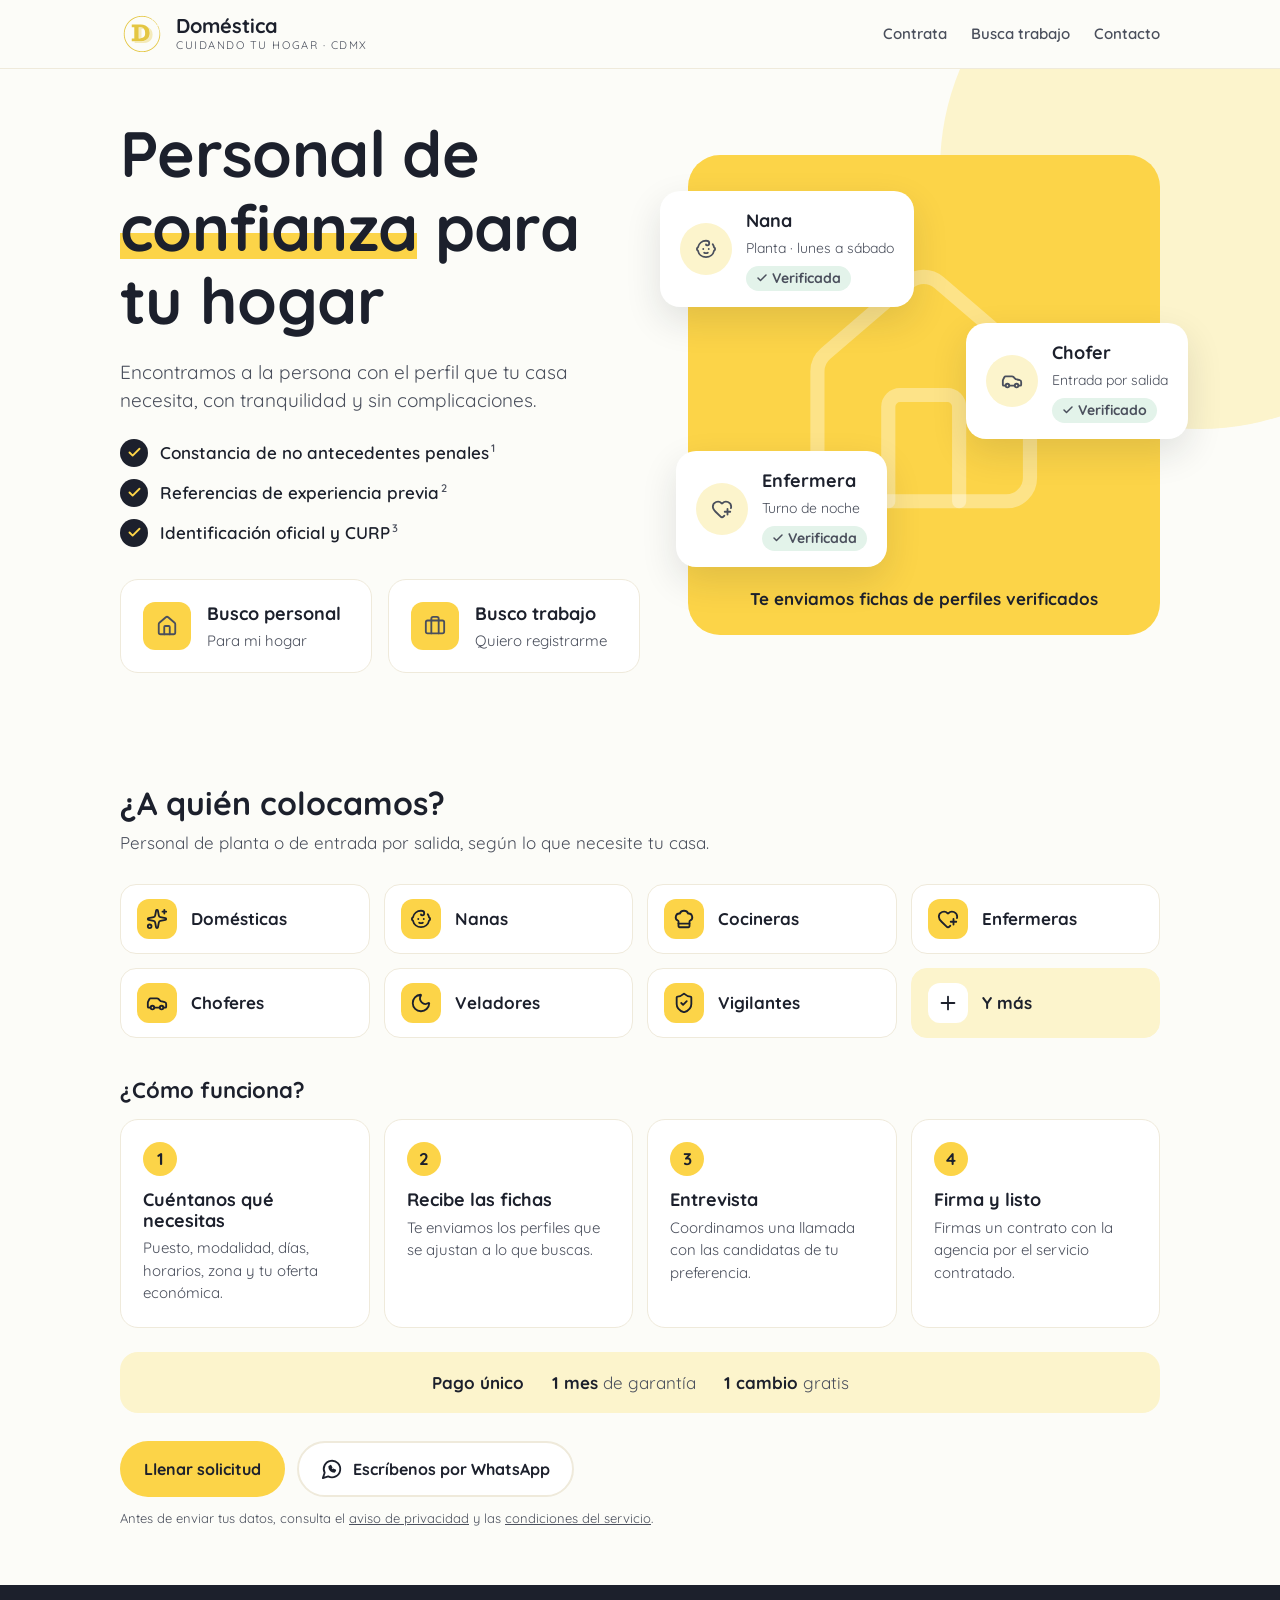
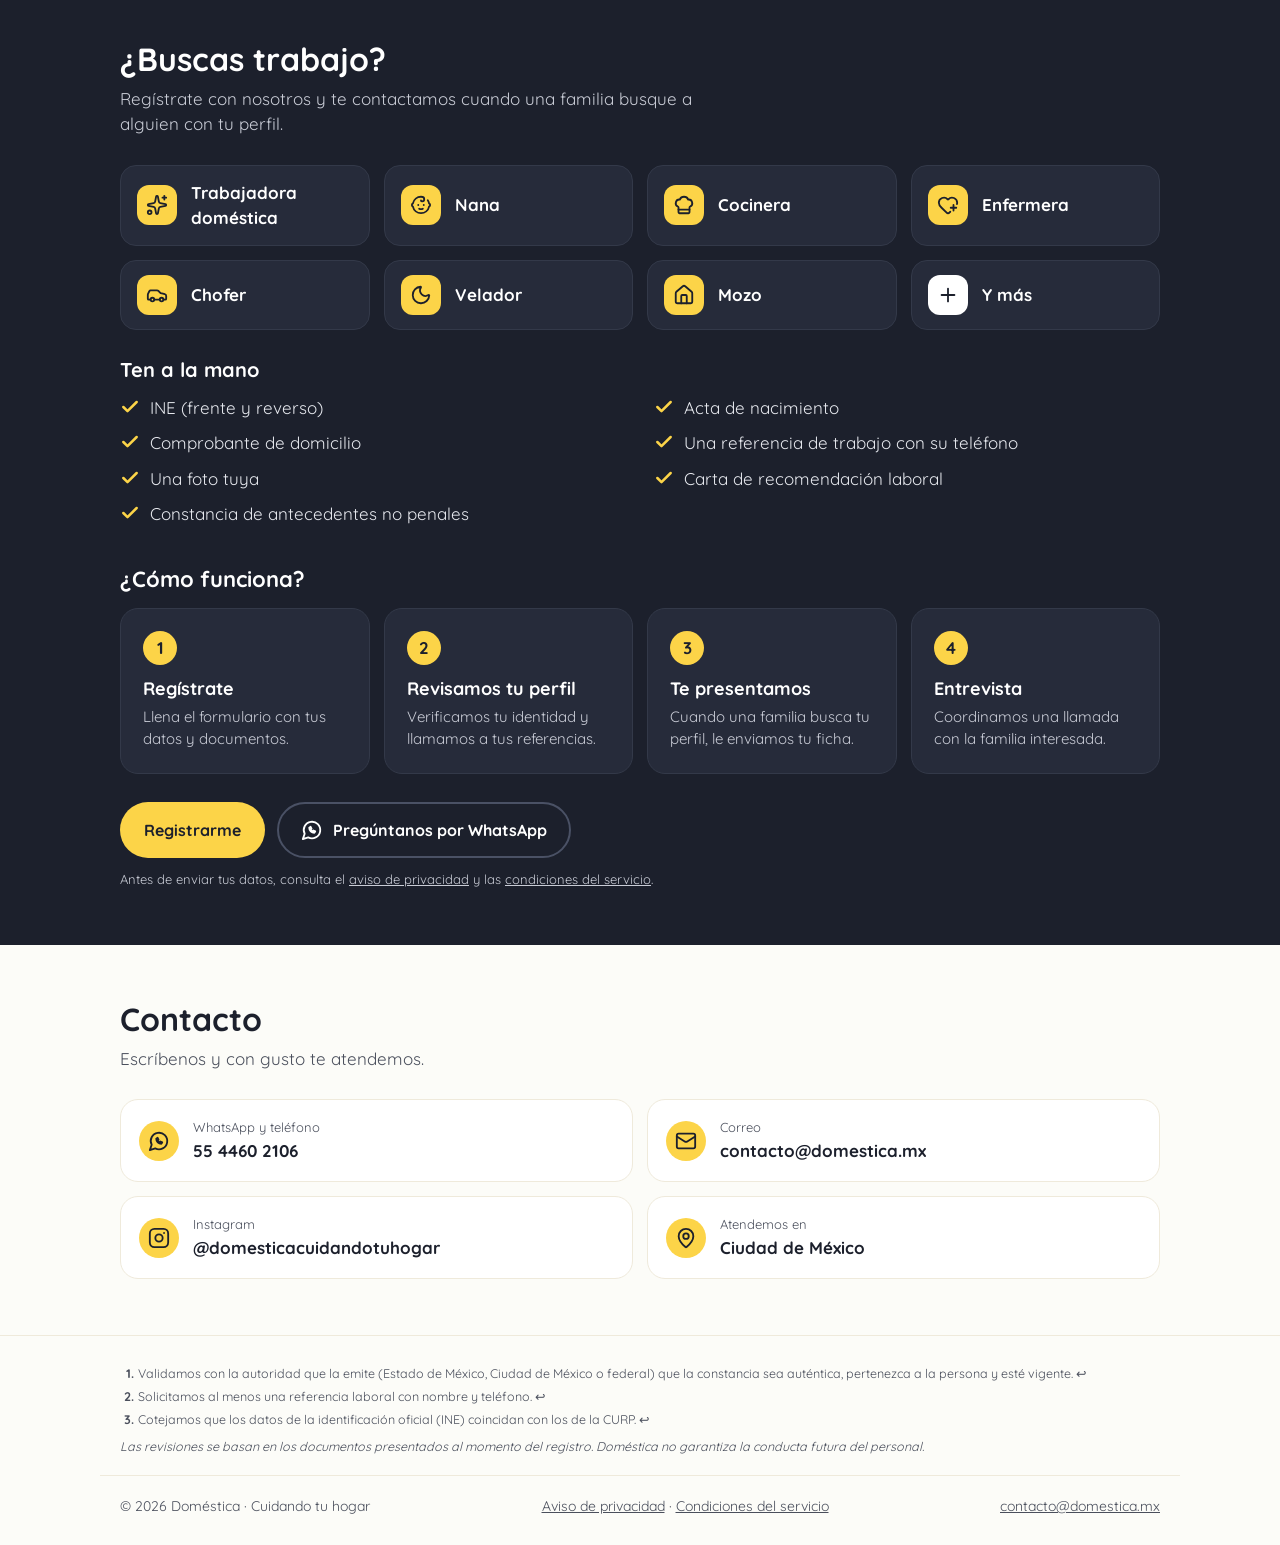
==== index.html @ e743d0e3 "feat: domestica.mx landing page, aviso de privacidad and condiciones Static site for GitHub Pages: o" ====
<!doctype html>
<html lang="es-MX">
<head>
  <meta charset="utf-8">
  <meta name="viewport" content="width=device-width, initial-scale=1">
  <title>Doméstica · Personal de confianza para tu hogar en CDMX</title>
  <meta name="description" content="Agencia de personal doméstico en CDMX: domésticas, nanas, cocineras, enfermeras, choferes y más. Personal verificado, 1 mes de garantía.">
  <meta property="og:title" content="Doméstica · Cuidando tu hogar">
  <meta property="og:description" content="Personal de confianza para tu hogar en CDMX. Y si buscas trabajo, regístrate con nosotros.">
  <meta property="og:url" content="https://domestica.mx/">
  <meta property="og:locale" content="es_MX">
  <link rel="icon" href="assets/logo.svg" type="image/svg+xml">
  <link rel="preload" href="assets/fonts/quicksand.ttf" as="font" type="font/ttf" crossorigin>
  <link rel="stylesheet" href="styles.css">
</head>
<body>
  <!-- Icons: Lucide (ISC, assets/LICENSE-lucide.txt); whatsapp and instagram are simplified outlines. -->
  <svg width="0" height="0" style="position:absolute" aria-hidden="true">
    <symbol id="i-check" viewBox="0 0 24 24"><path d="M20 6 9 17l-5-5"/></symbol>
    <symbol id="i-sparkles" viewBox="0 0 24 24"><path d="M11.017 2.814a1 1 0 0 1 1.966 0l1.051 5.558a2 2 0 0 0 1.594 1.594l5.558 1.051a1 1 0 0 1 0 1.966l-5.558 1.051a2 2 0 0 0-1.594 1.594l-1.051 5.558a1 1 0 0 1-1.966 0l-1.051-5.558a2 2 0 0 0-1.594-1.594l-5.558-1.051a1 1 0 0 1 0-1.966l5.558-1.051a2 2 0 0 0 1.594-1.594z"/><path d="M20 2v4"/><path d="M22 4h-4"/><circle cx="4" cy="20" r="2"/></symbol>
    <symbol id="i-baby" viewBox="0 0 24 24"><path d="M10 16c.5.3 1.2.5 2 .5s1.5-.2 2-.5"/><path d="M15 12h.01"/><path d="M19.38 6.813A9 9 0 0 1 20.8 10.2a2 2 0 0 1 0 3.6 9 9 0 0 1-17.6 0 2 2 0 0 1 0-3.6A9 9 0 0 1 12 3c2 0 3.5 1.1 3.5 2.5s-.9 2.5-2 2.5c-.8 0-1.5-.4-1.5-1"/><path d="M9 12h.01"/></symbol>
    <symbol id="i-chef" viewBox="0 0 24 24"><path d="M17 21a1 1 0 0 0 1-1v-5.35c0-.457.316-.844.727-1.041a4 4 0 0 0-2.134-7.589 5 5 0 0 0-9.186 0 4 4 0 0 0-2.134 7.588c.411.198.727.585.727 1.041V20a1 1 0 0 0 1 1Z"/><path d="M6 17h12"/></symbol>
    <symbol id="i-heart-plus" viewBox="0 0 24 24"><path d="m14.479 19.374-.971.939a2 2 0 0 1-3 .019L5 15c-1.5-1.5-3-3.2-3-5.5a5.5 5.5 0 0 1 9.591-3.676.56.56 0 0 0 .818 0A5.49 5.49 0 0 1 22 9.5a5.2 5.2 0 0 1-.219 1.49"/><path d="M15 15h6"/><path d="M18 12v6"/></symbol>
    <symbol id="i-car" viewBox="0 0 24 24"><path d="M19 17h2c.6 0 1-.4 1-1v-3c0-.9-.7-1.7-1.5-1.9C18.7 10.6 16 10 16 10s-1.3-1.4-2.2-2.3c-.5-.4-1.1-.7-1.8-.7H5c-.6 0-1.1.4-1.4.9l-1.4 2.9A3.7 3.7 0 0 0 2 12v4c0 .6.4 1 1 1h2"/><circle cx="7" cy="17" r="2"/><path d="M9 17h6"/><circle cx="17" cy="17" r="2"/></symbol>
    <symbol id="i-moon" viewBox="0 0 24 24"><path d="M20.985 12.486a9 9 0 1 1-9.473-9.472c.405-.022.617.46.402.803a6 6 0 0 0 8.268 8.268c.344-.215.825-.004.803.401"/></symbol>
    <symbol id="i-shield" viewBox="0 0 24 24"><path d="M20 13c0 5-3.5 7.5-7.66 8.95a1 1 0 0 1-.67-.01C7.5 20.5 4 18 4 13V6a1 1 0 0 1 1-1c2 0 4.5-1.2 6.24-2.72a1.17 1.17 0 0 1 1.52 0C14.51 3.81 17 5 19 5a1 1 0 0 1 1 1z"/><path d="m9 12 2 2 4-4"/></symbol>
    <symbol id="i-plus" viewBox="0 0 24 24"><path d="M5 12h14"/><path d="M12 5v14"/></symbol>
    <symbol id="i-house" viewBox="0 0 24 24"><path d="M15 21v-8a1 1 0 0 0-1-1h-4a1 1 0 0 0-1 1v8"/><path d="M3 10a2 2 0 0 1 .709-1.528l7-6a2 2 0 0 1 2.582 0l7 6A2 2 0 0 1 21 10v9a2 2 0 0 1-2 2H5a2 2 0 0 1-2-2z"/></symbol>
    <symbol id="i-briefcase" viewBox="0 0 24 24"><path d="M16 20V4a2 2 0 0 0-2-2h-4a2 2 0 0 0-2 2v16"/><rect width="20" height="14" x="2" y="6" rx="2"/></symbol>
    <symbol id="i-phone" viewBox="0 0 24 24"><path d="M13.832 16.568a1 1 0 0 0 1.213-.303l.355-.465A2 2 0 0 1 17 15h3a2 2 0 0 1 2 2v3a2 2 0 0 1-2 2A18 18 0 0 1 2 4a2 2 0 0 1 2-2h3a2 2 0 0 1 2 2v3a2 2 0 0 1-.8 1.6l-.468.351a1 1 0 0 0-.292 1.233 14 14 0 0 0 6.392 6.384"/></symbol>
    <symbol id="i-mail" viewBox="0 0 24 24"><path d="m22 7-8.991 5.727a2 2 0 0 1-2.009 0L2 7"/><rect x="2" y="4" width="20" height="16" rx="2"/></symbol>
    <symbol id="i-pin" viewBox="0 0 24 24"><path d="M20 10c0 4.993-5.539 10.193-7.399 11.799a1 1 0 0 1-1.202 0C9.539 20.193 4 14.993 4 10a8 8 0 0 1 16 0"/><circle cx="12" cy="10" r="3"/></symbol>
    <symbol id="i-whatsapp" viewBox="0 0 24 24"><path d="M7.9 20A9 9 0 1 0 4 16.1L2 22Z"/><path d="M9 9.5c0 3 2.5 5.5 5.5 5.5l1-1.5-2-1-1 1c-1-.4-1.6-1-2-2l1-1-1-2L9 9.5Z"/></symbol>
    <symbol id="i-instagram" viewBox="0 0 24 24"><rect x="2" y="2" width="20" height="20" rx="5"/><circle cx="12" cy="12" r="4"/><path d="M17.5 6.5h.01"/></symbol>
  </svg>

  <header class="site-header">
    <div class="wrap">
      <a class="brand" href="#inicio">
        <img src="assets/logo.svg" alt="" width="44" height="44">
        <div>
          <div class="brand-name">Doméstica</div>
          <div class="brand-tag">Cuidando tu hogar · CDMX</div>
        </div>
      </a>
      <nav class="nav" aria-label="Secciones">
        <a href="#contratar">Contrata</a>
        <a href="#trabajar">Busca trabajo</a>
        <a href="#contacto">Contacto</a>
      </nav>
    </div>
  </header>

  <main>
    <section class="hero" id="inicio">
      <div class="wrap hero-grid">
        <div>
          <h1>Personal de <span class="mark">confianza</span> para tu hogar</h1>
          <p class="lead">Encontramos a la persona con el perfil que tu casa necesita, con tranquilidad y sin complicaciones.</p>
          <ul class="checks">
            <li><span class="check-dot"><svg class="icon"><use href="#i-check"/></svg></span><span>Constancia de no antecedentes penales<sup><a href="#nota-1" id="ref-1">1</a></sup></span></li>
            <li><span class="check-dot"><svg class="icon"><use href="#i-check"/></svg></span><span>Referencias de experiencia previa<sup><a href="#nota-2" id="ref-2">2</a></sup></span></li>
            <li><span class="check-dot"><svg class="icon"><use href="#i-check"/></svg></span><span>Identificación oficial y CURP<sup><a href="#nota-3" id="ref-3">3</a></sup></span></li>
          </ul>
          <div class="split">
            <a href="#contratar">
              <span class="tile-icon"><svg class="icon"><use href="#i-house"/></svg></span>
              <div><strong>Busco personal</strong><span>Para mi hogar</span></div>
            </a>
            <a href="#trabajar">
              <span class="tile-icon"><svg class="icon"><use href="#i-briefcase"/></svg></span>
              <div><strong>Busco trabajo</strong><span>Quiero registrarme</span></div>
            </a>
          </div>
        </div>

        <div class="hero-art" aria-hidden="true">
          <svg class="icon house"><use href="#i-house"/></svg>
          <div class="person-card">
            <span class="avatar"><svg class="icon"><use href="#i-baby"/></svg></span>
            <div><strong>Nana</strong><span>Planta · lunes a sábado</span><br><span class="badge"><svg class="icon"><use href="#i-check"/></svg>Verificada</span></div>
          </div>
          <div class="person-card">
            <span class="avatar"><svg class="icon"><use href="#i-car"/></svg></span>
            <div><strong>Chofer</strong><span>Entrada por salida</span><br><span class="badge"><svg class="icon"><use href="#i-check"/></svg>Verificado</span></div>
          </div>
          <div class="person-card">
            <span class="avatar"><svg class="icon"><use href="#i-heart-plus"/></svg></span>
            <div><strong>Enfermera</strong><span>Turno de noche</span><br><span class="badge"><svg class="icon"><use href="#i-check"/></svg>Verificada</span></div>
          </div>
          <p class="caption">Te enviamos fichas de perfiles verificados</p>
        </div>
      </div>
    </section>

    <section id="contratar">
      <div class="wrap">
        <h2 class="section-title">¿A quién colocamos?</h2>
        <p class="section-lead">Personal de planta o de entrada por salida, según lo que necesite tu casa.</p>
        <div class="tiles">
          <div class="tile"><span class="tile-icon"><svg class="icon"><use href="#i-sparkles"/></svg></span>Domésticas</div>
          <div class="tile"><span class="tile-icon"><svg class="icon"><use href="#i-baby"/></svg></span>Nanas</div>
          <div class="tile"><span class="tile-icon"><svg class="icon"><use href="#i-chef"/></svg></span>Cocineras</div>
          <div class="tile"><span class="tile-icon"><svg class="icon"><use href="#i-heart-plus"/></svg></span>Enfermeras</div>
          <div class="tile"><span class="tile-icon"><svg class="icon"><use href="#i-car"/></svg></span>Choferes</div>
          <div class="tile"><span class="tile-icon"><svg class="icon"><use href="#i-moon"/></svg></span>Veladores</div>
          <div class="tile"><span class="tile-icon"><svg class="icon"><use href="#i-shield"/></svg></span>Vigilantes</div>
          <div class="tile more"><span class="tile-icon"><svg class="icon"><use href="#i-plus"/></svg></span>Y más</div>
        </div>

        <h2 class="section-title subhead">¿Cómo funciona?</h2>
        <div class="steps">
          <div class="step"><h3>Cuéntanos qué necesitas</h3><p>Puesto, modalidad, días, horarios, zona y tu oferta económica.</p></div>
          <div class="step"><h3>Recibe las fichas</h3><p>Te enviamos los perfiles que se ajustan a lo que buscas.</p></div>
          <div class="step"><h3>Entrevista</h3><p>Coordinamos una llamada con las candidatas de tu preferencia.</p></div>
          <div class="step"><h3>Firma y listo</h3><p>Firmas un contrato con la agencia por el servicio contratado.</p></div>
        </div>

        <p class="price">
          <span><b>Pago único</b></span>
          <span><b>1 mes</b> de garantía</span>
          <span><b>1 cambio</b> gratis</span>
        </p>

        <div class="btn-row cta">
          <a class="btn btn-primary" href="https://wkf.ms/4jfbMWo" target="_blank" rel="noopener">Llenar solicitud</a>
          <a class="btn btn-outline" href="https://wa.me/525544602106?text=Hola%2C%20me%20interesa%20contratar%20personal%20para%20mi%20hogar." target="_blank" rel="noopener"><svg class="icon"><use href="#i-whatsapp"/></svg>Escríbenos por WhatsApp</a>
        </div>
        <p class="form-note">Antes de enviar tus datos, consulta el <a href="privacidad.html">aviso de privacidad</a> y las <a href="condiciones.html">condiciones del servicio</a>.</p>
      </div>
    </section>

    <section class="workers" id="trabajar">
      <div class="wrap">
        <h2 class="section-title">¿Buscas trabajo?</h2>
        <p class="section-lead">Regístrate con nosotros y te contactamos cuando una familia busque a alguien con tu perfil.</p>

        <div class="tiles">
          <div class="tile"><span class="tile-icon"><svg class="icon"><use href="#i-sparkles"/></svg></span>Trabajadora doméstica</div>
          <div class="tile"><span class="tile-icon"><svg class="icon"><use href="#i-baby"/></svg></span>Nana</div>
          <div class="tile"><span class="tile-icon"><svg class="icon"><use href="#i-chef"/></svg></span>Cocinera</div>
          <div class="tile"><span class="tile-icon"><svg class="icon"><use href="#i-heart-plus"/></svg></span>Enfermera</div>
          <div class="tile"><span class="tile-icon"><svg class="icon"><use href="#i-car"/></svg></span>Chofer</div>
          <div class="tile"><span class="tile-icon"><svg class="icon"><use href="#i-moon"/></svg></span>Velador</div>
          <div class="tile"><span class="tile-icon"><svg class="icon"><use href="#i-house"/></svg></span>Mozo</div>
          <div class="tile more"><span class="tile-icon"><svg class="icon"><use href="#i-plus"/></svg></span>Y más</div>
        </div>

        <div class="docs">
          <div>
            <h3>Ten a la mano</h3>
            <ul>
              <li><svg class="icon"><use href="#i-check"/></svg>INE (frente y reverso)</li>
              <li><svg class="icon"><use href="#i-check"/></svg>Acta de nacimiento</li>
              <li><svg class="icon"><use href="#i-check"/></svg>Comprobante de domicilio</li>
              <li><svg class="icon"><use href="#i-check"/></svg>Una referencia de trabajo con su teléfono</li>
              <li><svg class="icon"><use href="#i-check"/></svg>Una foto tuya</li>
              <li><svg class="icon"><use href="#i-check"/></svg>Carta de recomendación laboral</li>
              <li><svg class="icon"><use href="#i-check"/></svg>Constancia de antecedentes no penales</li>
            </ul>
          </div>
        </div>

        <h2 class="section-title subhead">¿Cómo funciona?</h2>
        <div class="steps">
          <div class="step"><h3>Regístrate</h3><p>Llena el formulario con tus datos y documentos.</p></div>
          <div class="step"><h3>Revisamos tu perfil</h3><p>Verificamos tu identidad y llamamos a tus referencias.</p></div>
          <div class="step"><h3>Te presentamos</h3><p>Cuando una familia busca tu perfil, le enviamos tu ficha.</p></div>
          <div class="step"><h3>Entrevista</h3><p>Coordinamos una llamada con la familia interesada.</p></div>
        </div>

        <div class="btn-row cta">
          <a class="btn btn-primary" href="https://wkf.ms/4dyAI7B" target="_blank" rel="noopener">Registrarme</a>
          <a class="btn btn-outline" href="https://wa.me/525544602106?text=Hola%2C%20me%20interesa%20trabajar%20con%20Dom%C3%A9stica." target="_blank" rel="noopener"><svg class="icon"><use href="#i-whatsapp"/></svg>Pregúntanos por WhatsApp</a>
        </div>
        <p class="form-note">Antes de enviar tus datos, consulta el <a href="privacidad.html">aviso de privacidad</a> y las <a href="condiciones.html">condiciones del servicio</a>.</p>
      </div>
    </section>

    <section id="contacto">
      <div class="wrap">
        <h2 class="section-title">Contacto</h2>
        <p class="section-lead">Escríbenos y con gusto te atendemos.</p>
        <div class="contact-grid">
          <a class="contact-item" href="https://wa.me/525544602106" target="_blank" rel="noopener">
            <span class="tile-icon"><svg class="icon"><use href="#i-whatsapp"/></svg></span>
            <div><small>WhatsApp y teléfono</small><strong>55 4460 2106</strong></div>
          </a>
          <a class="contact-item" href="mailto:contacto@domestica.mx">
            <span class="tile-icon"><svg class="icon"><use href="#i-mail"/></svg></span>
            <div><small>Correo</small><strong>contacto@domestica.mx</strong></div>
          </a>
          <a class="contact-item" href="https://www.instagram.com/domesticacuidandotuhogar/" target="_blank" rel="noopener">
            <span class="tile-icon"><svg class="icon"><use href="#i-instagram"/></svg></span>
            <div><small>Instagram</small><strong>@domesticacuidandotuhogar</strong></div>
          </a>
          <div class="contact-item">
            <span class="tile-icon"><svg class="icon"><use href="#i-pin"/></svg></span>
            <div><small>Atendemos en</small><strong>Ciudad de México</strong></div>
          </div>
        </div>
      </div>
    </section>
  </main>

  <footer>
    <div class="wrap notes">
      <ol class="footnotes">
        <li id="nota-1">Validamos con la autoridad que la emite (Estado de México, Ciudad de México o federal) que la constancia sea auténtica, pertenezca a la persona y esté vigente. <a href="#ref-1" aria-label="Volver">↩</a></li>
        <li id="nota-2">Solicitamos al menos una referencia laboral con nombre y teléfono. <a href="#ref-2" aria-label="Volver">↩</a></li>
        <li id="nota-3">Cotejamos que los datos de la identificación oficial (INE) coincidan con los de la CURP. <a href="#ref-3" aria-label="Volver">↩</a></li>
      </ol>
      <p class="disclaimer">Las revisiones se basan en los documentos presentados al momento del registro. Doméstica no garantiza la conducta futura del personal.</p>
    </div>
    <div class="wrap">
      <span>© 2026 Doméstica · Cuidando tu hogar</span>
      <span class="legal-links"><a href="privacidad.html">Aviso de privacidad</a> · <a href="condiciones.html">Condiciones del servicio</a></span>
      <a href="mailto:contacto@domestica.mx">contacto@domestica.mx</a>
    </div>
  </footer>

  <a class="fab" href="https://wa.me/525544602106" target="_blank" rel="noopener" aria-label="Escríbenos por WhatsApp"><svg class="icon"><use href="#i-whatsapp"/></svg></a>
</body>
</html>
---- styles.css ----
/* Palette and type follow the flyers (r-engine/templates/profile-sheet.typ in the domestica repo). */
@font-face {
  font-family: "Quicksand";
  src: url("assets/fonts/quicksand.ttf") format("truetype");
  font-weight: 300 700;
  font-display: swap;
}

:root {
  --bg: #fcfcf8;
  --surface: #ffffff;
  --soft: #fcf4cc;
  --yellow: #fcd448;
  --border: #efeadb;
  --muted: #4a4f5c;
  --ink: #1c202c;
  --green: #1f7a4d;
  --green-soft: #e3f3ea;
  --radius: 18px;
  --max: 1080px;
}

* { box-sizing: border-box; }
html { scroll-behavior: smooth; }
body {
  margin: 0;
  background: var(--bg);
  color: var(--ink);
  font-family: "Quicksand", system-ui, sans-serif;
  font-size: 17px;
  line-height: 1.5;
  -webkit-font-smoothing: antialiased;
}
img, svg { display: block; }
a { color: inherit; }
h1, h2, h3 { margin: 0; line-height: 1.15; }
p { margin: 0; }

.icon { width: 22px; height: 22px; fill: none; stroke: currentColor; stroke-width: 2; stroke-linecap: round; stroke-linejoin: round; flex: none; }
.wrap { max-width: var(--max); margin: 0 auto; padding: 0 20px; }
section { padding: 56px 0; scroll-margin-top: 72px; }
.section-title { font-size: clamp(26px, 4vw, 32px); font-weight: 700; margin-bottom: 8px; }
.section-lead { color: var(--muted); margin-bottom: 28px; max-width: 620px; }

/* Header */
.site-header { position: sticky; top: 0; z-index: 10; background: rgba(252, 252, 248, .92); backdrop-filter: blur(8px); border-bottom: 1px solid var(--border); }
.site-header .wrap { display: flex; align-items: center; justify-content: space-between; gap: 16px; height: 68px; }
.brand { display: flex; align-items: center; gap: 12px; text-decoration: none; }
.brand img { width: 44px; height: 44px; }
.brand-name { font-weight: 700; font-size: 20px; line-height: 1.1; }
.brand-tag { font-size: 11px; letter-spacing: .14em; text-transform: uppercase; color: var(--muted); }
.nav { display: flex; gap: 24px; font-weight: 600; font-size: 15px; }
.nav a { text-decoration: none; color: var(--muted); }
.nav a:hover { color: var(--ink); }

/* Buttons */
.btn { display: inline-flex; align-items: center; justify-content: center; gap: 10px; padding: 14px 22px; border-radius: 999px; font: inherit; font-weight: 700; font-size: 16px; text-decoration: none; border: 2px solid transparent; cursor: pointer; }
.btn-primary { background: var(--yellow); color: var(--ink); }
.btn-primary:hover { background: #f5c92e; }
.btn-dark { background: var(--ink); color: #fff; }
.btn-dark:hover { background: #2d3243; }
.btn-outline { background: var(--surface); border-color: var(--border); color: var(--ink); }
.btn-outline:hover { border-color: var(--yellow); }
.btn-row { display: flex; flex-wrap: wrap; gap: 12px; }

/* Hero */
.hero { padding-top: 48px; position: relative; overflow: hidden; }
.hero::before { content: ""; position: absolute; right: -180px; top: -160px; width: 520px; height: 520px; border-radius: 50%; background: var(--soft); z-index: -1; }
.hero-grid { display: grid; grid-template-columns: 1.1fr 1fr; gap: 48px; align-items: center; }
.hero h1 { font-size: clamp(40px, 6vw, 64px); font-weight: 700; letter-spacing: -.01em; }
.mark { background: linear-gradient(transparent 58%, var(--yellow) 58%, var(--yellow) 90%, transparent 90%); }
.hero .lead { font-size: 19px; color: var(--muted); margin: 20px 0 24px; max-width: 520px; }
.checks { list-style: none; padding: 0; margin: 0 0 32px; display: grid; gap: 12px; }
.checks sup { font-size: 11px; margin-left: 2px; }
.checks sup a { color: var(--muted); text-decoration: none; }
.footnotes { margin: 0 0 8px; padding-left: 18px; font-size: 12.5px; line-height: 1.5; display: grid; gap: 4px; }
.footnotes a { text-decoration: none; }
.footnotes li::marker { font-weight: 700; }
.disclaimer { font-size: 12.5px; line-height: 1.5; font-style: italic; }
footer .wrap.notes { display: block; border-bottom: 1px solid var(--border); padding-bottom: 20px; margin-bottom: 20px; }
[id^="nota-"], [id^="ref-"] { scroll-margin-top: 90px; }
.checks li { display: flex; align-items: center; gap: 12px; font-weight: 600; }
.check-dot { width: 28px; height: 28px; border-radius: 50%; background: var(--ink); color: var(--yellow); display: grid; place-items: center; flex: none; }
.check-dot .icon { width: 15px; height: 15px; stroke-width: 3; }

.hero-art { position: relative; background: var(--yellow); border-radius: 32px; min-height: 480px; padding: 28px; }
.hero-art .house { position: absolute; inset: 0; margin: auto; width: 60%; height: 60%; color: rgba(255, 255, 255, .35); stroke-width: 1.2; }
.hero-art .caption { position: absolute; left: 0; right: 0; bottom: 24px; text-align: center; font-weight: 700; padding: 0 16px; }
.person-card { position: absolute; display: flex; align-items: center; gap: 14px; background: var(--surface); border-radius: 20px; padding: 16px 20px; box-shadow: 0 14px 36px rgba(28, 32, 44, .12); }
.person-card:nth-of-type(1) { top: 36px; left: -28px; }
.person-card:nth-of-type(2) { top: 168px; right: -28px; }
.person-card:nth-of-type(3) { top: 296px; left: -12px; }
.person-card .avatar { width: 52px; height: 52px; border-radius: 50%; background: var(--soft); display: grid; place-items: center; }
.person-card strong { display: block; font-size: 18px; }
.person-card span { font-size: 14px; color: var(--muted); }
.badge { display: inline-flex; align-items: center; gap: 4px; margin-top: 6px; padding: 2px 10px; border-radius: 999px; background: var(--green-soft); color: var(--green); font-size: 12px; font-weight: 700; }
.badge .icon { width: 12px; height: 12px; stroke-width: 3; }

/* Audience split */
.split { display: grid; grid-template-columns: 1fr 1fr; gap: 16px; margin-top: 8px; }
.split a { display: flex; align-items: center; gap: 16px; padding: 20px 22px; border-radius: var(--radius); text-decoration: none; border: 1px solid var(--border); background: var(--surface); }
.split a:hover { border-color: var(--yellow); }
.split .tile-icon { width: 48px; height: 48px; }
.split strong { display: block; font-size: 18px; }
.split span { color: var(--muted); font-size: 15px; }

/* Tiles and steps */
.tiles { display: grid; grid-template-columns: repeat(4, 1fr); gap: 14px; }
.tile { display: flex; align-items: center; gap: 14px; padding: 14px 16px; border: 1px solid var(--border); border-radius: 16px; background: var(--surface); font-weight: 700; }
.tile.more { background: var(--soft); border-color: var(--soft); }
.tile-icon { width: 40px; height: 40px; border-radius: 12px; background: var(--yellow); color: var(--ink); display: grid; place-items: center; flex: none; }
.tile.more .tile-icon { background: var(--surface); }

.steps { display: grid; grid-template-columns: repeat(4, 1fr); gap: 14px; counter-reset: step; }
.step { padding: 22px; border: 1px solid var(--border); border-radius: var(--radius); background: var(--surface); }
.step::before { counter-increment: step; content: counter(step); display: grid; place-items: center; width: 34px; height: 34px; border-radius: 50%; background: var(--yellow); font-weight: 700; margin-bottom: 14px; }
.step h3 { font-size: 18px; margin-bottom: 6px; }
.step p { color: var(--muted); font-size: 15px; }

.price { margin-top: 24px; display: flex; flex-wrap: wrap; justify-content: center; gap: 8px 28px; padding: 18px 24px; border-radius: var(--radius); background: var(--soft); color: var(--muted); text-align: center; }
.price b { color: var(--ink); }

.cta { margin-top: 28px; }

/* Workers */
.workers { background: var(--ink); color: #fff; }
.workers .section-lead { color: #c9ccd6; }
.workers .tile { background: #262b3a; border-color: #333949; color: #fff; }
.workers .step { background: #262b3a; border-color: #333949; }
.workers .step p { color: #c9ccd6; }
.workers .step::before { color: var(--ink); }
.workers .btn-outline { background: transparent; border-color: #4a5165; color: #fff; }
.workers .btn-outline:hover { border-color: var(--yellow); }
.docs { margin-top: 28px; }
.docs h3 { font-size: 20px; margin-bottom: 14px; }
.docs ul { list-style: none; padding: 0; margin: 0; display: grid; grid-template-columns: 1fr 1fr; gap: 10px 28px; }
.docs li { display: flex; gap: 10px; align-items: flex-start; color: #e6e8ee; }
.docs li .icon { color: var(--yellow); width: 20px; height: 20px; margin-top: 2px; stroke-width: 3; }
.subhead { font-size: 22px; margin: 40px 0 16px; }

/* Contact */
.contact-grid { display: grid; grid-template-columns: repeat(2, 1fr); gap: 14px; }
.contact-item { display: flex; align-items: center; gap: 14px; padding: 18px; border: 1px solid var(--border); border-radius: var(--radius); background: var(--surface); text-decoration: none; min-width: 0; }
a.contact-item:hover { border-color: var(--yellow); }
.contact-item .tile-icon { border-radius: 50%; }
.contact-item small { display: block; color: var(--muted); font-size: 13px; }
.contact-item strong { display: block; overflow-wrap: anywhere; }

footer { border-top: 1px solid var(--border); padding: 28px 0; color: var(--muted); font-size: 14px; }
footer .wrap { display: flex; flex-wrap: wrap; justify-content: space-between; gap: 12px; }

/* Floating WhatsApp, phones only */
.fab { display: none; position: fixed; right: 16px; bottom: 16px; z-index: 20; width: 60px; height: 60px; border-radius: 50%; background: #25d366; color: #fff; place-items: center; box-shadow: 0 10px 28px rgba(0, 0, 0, .25); }
.fab .icon { width: 30px; height: 30px; }

@media (max-width: 900px) {
  .hero-grid { grid-template-columns: 1fr; }
  .hero-art { min-height: 400px; margin: 0 8px; }
  .person-card:nth-of-type(1) { left: -8px; }
  .person-card:nth-of-type(2) { right: -8px; }
  .person-card:nth-of-type(3) { left: 4px; }
  .tiles, .steps { grid-template-columns: repeat(2, 1fr); }
  .nav { display: none; }
}

@media (max-width: 600px) {
  body { font-size: 16px; }
  section { padding: 44px 0; }
  .split, .docs ul { grid-template-columns: 1fr; }
  .tiles { gap: 10px; }
  .tile { padding: 12px; gap: 10px; font-size: 15px; }
  .tile-icon { width: 34px; height: 34px; }
  .steps, .contact-grid { grid-template-columns: 1fr; }
  .btn-row .btn { width: 100%; }
  .hero-art { min-height: 480px; }
  .person-card { padding: 12px 14px; gap: 10px; }
  .person-card .avatar { width: 42px; height: 42px; }
  .person-card:nth-of-type(2) { top: 150px; }
  .person-card:nth-of-type(3) { top: 264px; }
  .brand-tag { display: none; }
  .fab { display: grid; }
  footer { padding-bottom: 96px; }
}

/* Legal pages and links */
.legal { max-width: 760px; padding-top: 40px; padding-bottom: 64px; }
.legal h1 { font-size: clamp(30px, 5vw, 40px); font-weight: 700; margin-bottom: 6px; }
.legal h2, .legal h3 { font-weight: 700; }
.legal h2 { font-size: 21px; margin: 32px 0 10px; }
.legal h3 { font-size: 17px; margin: 18px 0 6px; }
.legal p, .legal li { color: var(--muted); }
.legal p { margin: 0 0 10px; }
.legal ul { padding-left: 20px; margin: 0 0 10px; display: grid; gap: 6px; }
.legal strong { color: var(--ink); }
.legal-meta { font-size: 14px; }
.legal-links a, .form-note a { color: inherit; }
.form-note { margin-top: 12px; font-size: 13px; color: var(--muted); }
.workers .form-note { color: #c9ccd6; }
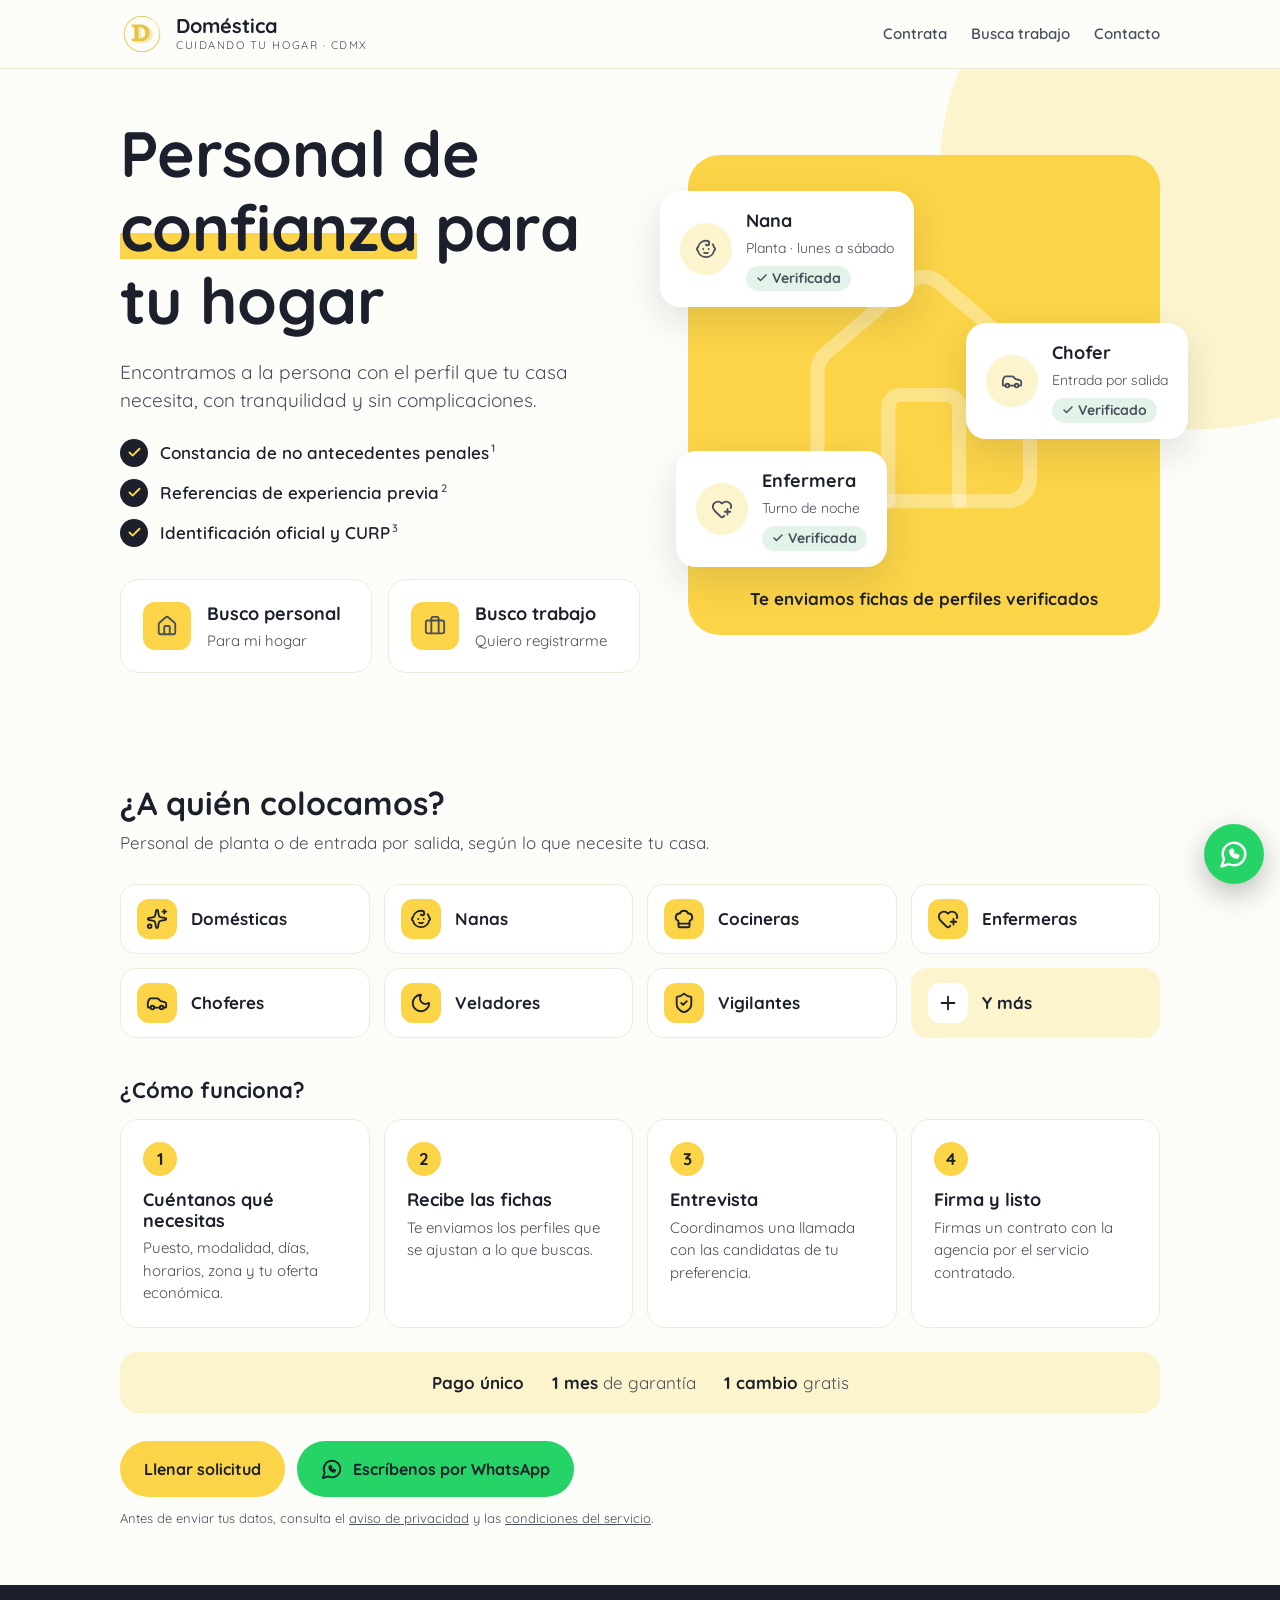
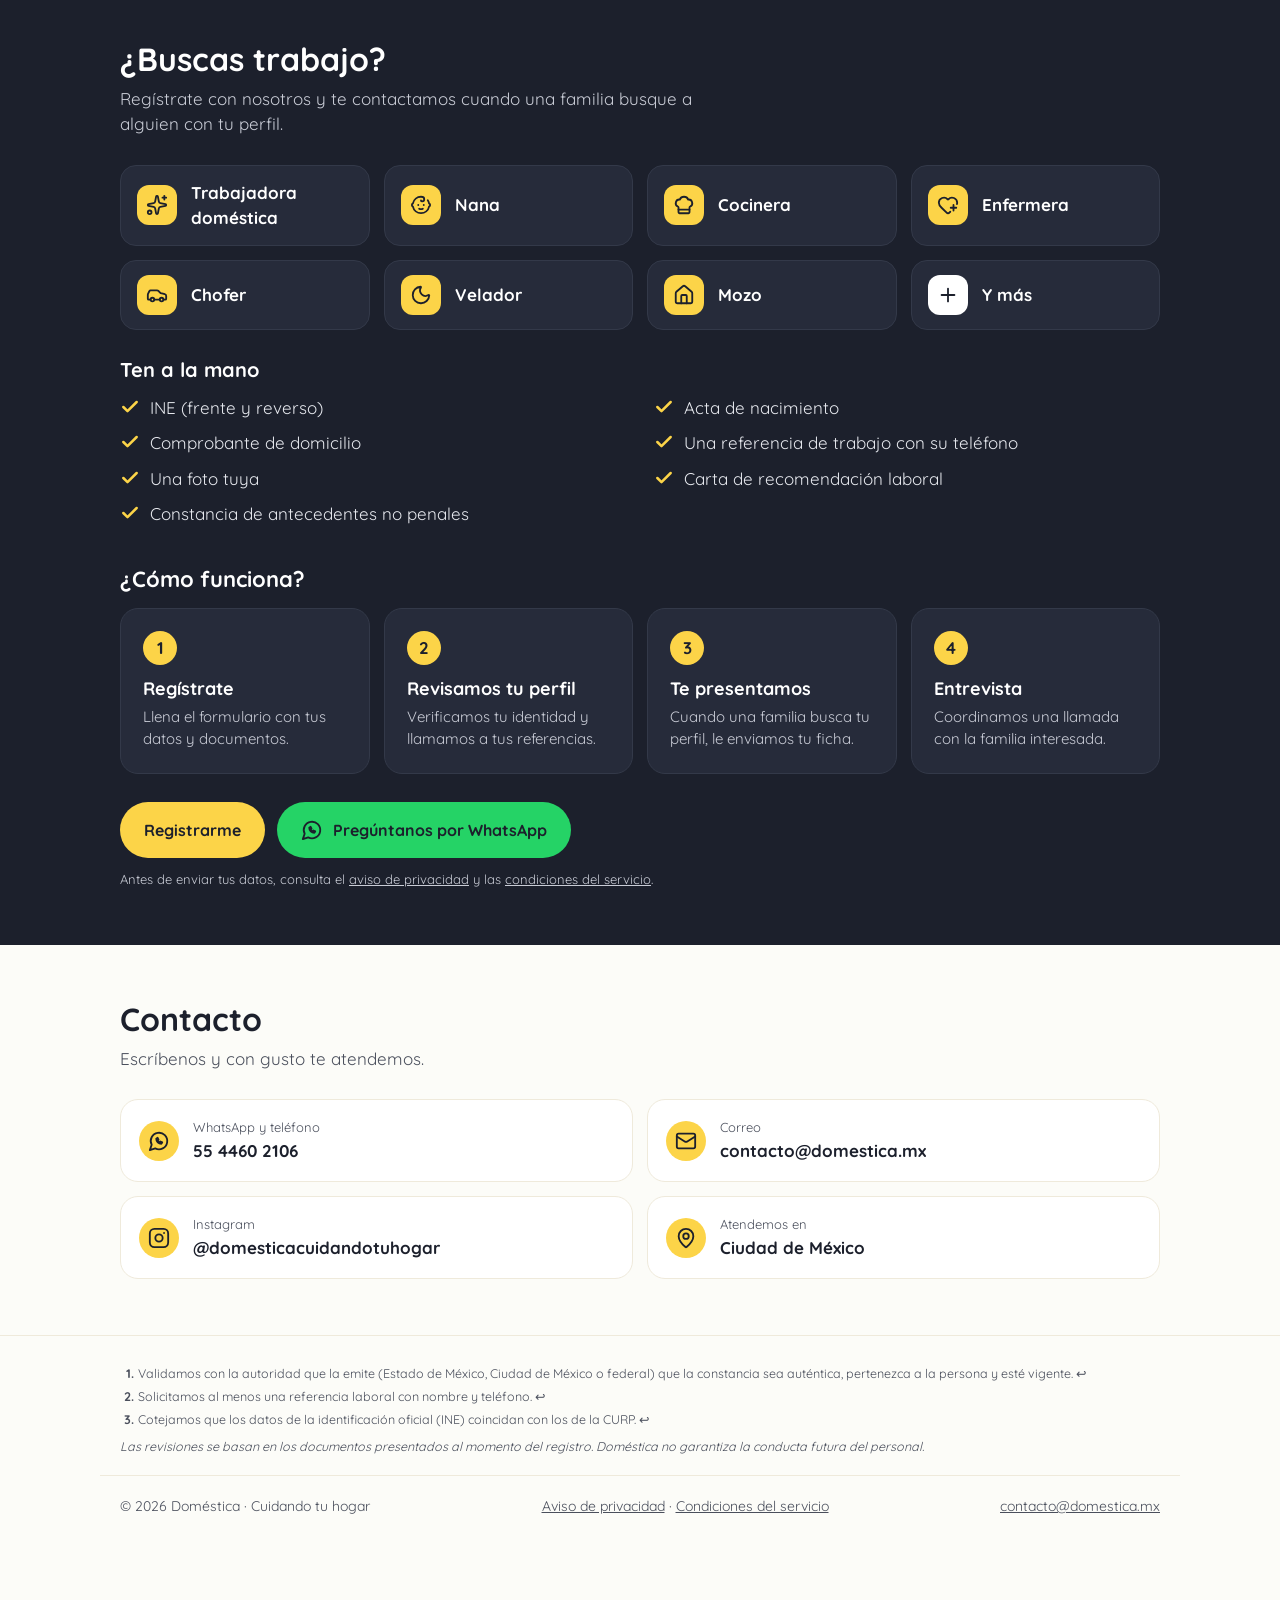
==== commit 77897dd5: "feat: floating WhatsApp button on desktop; WhatsApp buttons in green The floating button showed on p" ====
--- a/index.html
+++ b/index.html
@@ -3,15 +3,40 @@
 <head>
   <meta charset="utf-8">
   <meta name="viewport" content="width=device-width, initial-scale=1">
-  <title>Doméstica · Personal de confianza para tu hogar en CDMX</title>
+  <title>Agencia de personal doméstico en CDMX · Doméstica</title>
   <meta name="description" content="Agencia de personal doméstico en CDMX: domésticas, nanas, cocineras, enfermeras, choferes y más. Personal verificado, 1 mes de garantía.">
   <meta property="og:title" content="Doméstica · Cuidando tu hogar">
   <meta property="og:description" content="Personal de confianza para tu hogar en CDMX. Y si buscas trabajo, regístrate con nosotros.">
   <meta property="og:url" content="https://domestica.mx/">
   <meta property="og:locale" content="es_MX">
+  <meta property="og:type" content="website">
+  <meta property="og:site_name" content="Doméstica">
+  <meta property="og:image" content="https://domestica.mx/assets/og.png">
+  <meta property="og:image:width" content="1200">
+  <meta property="og:image:height" content="630">
+  <meta property="og:image:alt" content="Doméstica · Personal de confianza para tu hogar en CDMX">
+  <meta name="twitter:card" content="summary_large_image">
+  <link rel="canonical" href="https://domestica.mx/">
   <link rel="icon" href="assets/logo.svg" type="image/svg+xml">
   <link rel="preload" href="assets/fonts/quicksand.ttf" as="font" type="font/ttf" crossorigin>
-  <link rel="stylesheet" href="styles.css">
+  <link rel="stylesheet" href="styles.css?v=2026-10-19d">
+  <script type="application/ld+json">
+  {
+    "@context": "https://schema.org",
+    "@type": "EmploymentAgency",
+    "name": "Doméstica",
+    "alternateName": "Doméstica Cuidando tu Hogar",
+    "legalName": "Organización Blacktrex, S.A. de C.V.",
+    "url": "https://domestica.mx/",
+    "logo": "https://domestica.mx/assets/logo.svg",
+    "image": "https://domestica.mx/assets/og.png",
+    "description": "Agencia de personal doméstico en CDMX: domésticas, nanas, cocineras, enfermeras, choferes y más.",
+    "telephone": "+52 55 4460 2106",
+    "email": "contacto@domestica.mx",
+    "areaServed": { "@type": "City", "name": "Ciudad de México" },
+    "sameAs": ["https://www.instagram.com/domesticacuidandotuhogar/"]
+  }
+  </script>
 </head>
 <body>
   <!-- Icons: Lucide (ISC, assets/LICENSE-lucide.txt); whatsapp and instagram are simplified outlines. -->
@@ -98,12 +123,12 @@
         <h2 class="section-title">¿A quién colocamos?</h2>
         <p class="section-lead">Personal de planta o de entrada por salida, según lo que necesite tu casa.</p>
         <div class="tiles">
-          <div class="tile"><span class="tile-icon"><svg class="icon"><use href="#i-sparkles"/></svg></span>Domésticas</div>
-          <div class="tile"><span class="tile-icon"><svg class="icon"><use href="#i-baby"/></svg></span>Nanas</div>
-          <div class="tile"><span class="tile-icon"><svg class="icon"><use href="#i-chef"/></svg></span>Cocineras</div>
-          <div class="tile"><span class="tile-icon"><svg class="icon"><use href="#i-heart-plus"/></svg></span>Enfermeras</div>
-          <div class="tile"><span class="tile-icon"><svg class="icon"><use href="#i-car"/></svg></span>Choferes</div>
-          <div class="tile"><span class="tile-icon"><svg class="icon"><use href="#i-moon"/></svg></span>Veladores</div>
+          <a class="tile" href="empleadas-domesticas.html"><span class="tile-icon"><svg class="icon"><use href="#i-sparkles"/></svg></span>Domésticas</a>
+          <a class="tile" href="nanas.html"><span class="tile-icon"><svg class="icon"><use href="#i-baby"/></svg></span>Nanas</a>
+          <a class="tile" href="cocineras.html"><span class="tile-icon"><svg class="icon"><use href="#i-chef"/></svg></span>Cocineras</a>
+          <a class="tile" href="enfermeras-cuidadoras.html"><span class="tile-icon"><svg class="icon"><use href="#i-heart-plus"/></svg></span>Enfermeras</a>
+          <a class="tile" href="choferes.html"><span class="tile-icon"><svg class="icon"><use href="#i-car"/></svg></span>Choferes</a>
+          <a class="tile" href="veladores.html"><span class="tile-icon"><svg class="icon"><use href="#i-moon"/></svg></span>Veladores</a>
           <div class="tile"><span class="tile-icon"><svg class="icon"><use href="#i-shield"/></svg></span>Vigilantes</div>
           <div class="tile more"><span class="tile-icon"><svg class="icon"><use href="#i-plus"/></svg></span>Y más</div>
         </div>
@@ -123,8 +148,8 @@
         </p>
 
         <div class="btn-row cta">
-          <a class="btn btn-primary" href="https://wkf.ms/4jfbMWo" target="_blank" rel="noopener">Llenar solicitud</a>
-          <a class="btn btn-outline" href="https://wa.me/525544602106?text=Hola%2C%20me%20interesa%20contratar%20personal%20para%20mi%20hogar." target="_blank" rel="noopener"><svg class="icon"><use href="#i-whatsapp"/></svg>Escríbenos por WhatsApp</a>
+          <a class="btn btn-primary" href="solicitud.html">Llenar solicitud</a>
+          <a class="btn btn-wa" href="https://wa.me/525544602106?text=Hola%2C%20me%20interesa%20contratar%20personal%20para%20mi%20hogar." target="_blank" rel="noopener"><svg class="icon"><use href="#i-whatsapp"/></svg>Escríbenos por WhatsApp</a>
         </div>
         <p class="form-note">Antes de enviar tus datos, consulta el <a href="privacidad.html">aviso de privacidad</a> y las <a href="condiciones.html">condiciones del servicio</a>.</p>
       </div>
@@ -170,8 +195,8 @@
         </div>
 
         <div class="btn-row cta">
-          <a class="btn btn-primary" href="https://wkf.ms/4dyAI7B" target="_blank" rel="noopener">Registrarme</a>
-          <a class="btn btn-outline" href="https://wa.me/525544602106?text=Hola%2C%20me%20interesa%20trabajar%20con%20Dom%C3%A9stica." target="_blank" rel="noopener"><svg class="icon"><use href="#i-whatsapp"/></svg>Pregúntanos por WhatsApp</a>
+          <a class="btn btn-primary" href="registro.html">Registrarme</a>
+          <a class="btn btn-wa" href="https://wa.me/525544602106?text=Hola%2C%20me%20interesa%20trabajar%20con%20Dom%C3%A9stica." target="_blank" rel="noopener"><svg class="icon"><use href="#i-whatsapp"/></svg>Pregúntanos por WhatsApp</a>
         </div>
         <p class="form-note">Antes de enviar tus datos, consulta el <a href="privacidad.html">aviso de privacidad</a> y las <a href="condiciones.html">condiciones del servicio</a>.</p>
       </div>
--- a/styles.css
+++ b/styles.css
@@ -61,6 +61,9 @@
 .btn-dark:hover { background: #2d3243; }
 .btn-outline { background: var(--surface); border-color: var(--border); color: var(--ink); }
 .btn-outline:hover { border-color: var(--yellow); }
+/* WhatsApp buttons in WhatsApp's green; dark text keeps the contrast that white text would not. */
+.btn-wa { background: #25d366; color: var(--ink); }
+.btn-wa:hover { background: #1ebe5a; }
 .btn-row { display: flex; flex-wrap: wrap; gap: 12px; }
 
 /* Hero */
@@ -149,9 +152,12 @@
 footer { border-top: 1px solid var(--border); padding: 28px 0; color: var(--muted); font-size: 14px; }
 footer .wrap { display: flex; flex-wrap: wrap; justify-content: space-between; gap: 12px; }
 
-/* Floating WhatsApp, phones only */
-.fab { display: none; position: fixed; right: 16px; bottom: 16px; z-index: 20; width: 60px; height: 60px; border-radius: 50%; background: #25d366; color: #fff; place-items: center; box-shadow: 0 10px 28px rgba(0, 0, 0, .25); }
+/* Floating WhatsApp, every screen size. The footer leaves room for it. */
+.fab { display: grid; position: fixed; right: max(16px, env(safe-area-inset-right, 0px)); bottom: calc(16px + env(safe-area-inset-bottom, 0px)); z-index: 20; width: 60px; height: 60px; border-radius: 50%; background: #25d366; color: #fff; place-items: center; box-shadow: 0 10px 28px rgba(0, 0, 0, .25); }
 .fab .icon { width: 30px; height: 30px; }
+.fab:hover { background: #1ebe5a; }
+.fab:focus-visible { outline: 3px solid var(--ink); outline-offset: 3px; }
+footer { padding-bottom: 96px; }
 
 @media (max-width: 900px) {
   .hero-grid { grid-template-columns: 1fr; }
@@ -178,8 +184,6 @@
   .person-card:nth-of-type(2) { top: 150px; }
   .person-card:nth-of-type(3) { top: 264px; }
   .brand-tag { display: none; }
-  .fab { display: grid; }
-  footer { padding-bottom: 96px; }
 }
 
 /* Legal pages and links */
@@ -196,3 +200,42 @@
 .legal-links a, .form-note a { color: inherit; }
 .form-note { margin-top: 12px; font-size: 13px; color: var(--muted); }
 .workers .form-note { color: #c9ccd6; }
+
+/* Form pages: the monday form fills the screen below the sticky header and
+   scrolls on its own, because monday sends no height to resize the iframe. */
+.form-intro { max-width: 760px; padding-top: 32px; padding-bottom: 16px; }
+.form-intro h1 { font-size: clamp(30px, 5vw, 40px); font-weight: 700; margin-bottom: 8px; }
+.lead-sm { color: var(--muted); margin-bottom: 16px; }
+.notice { border: 1px solid var(--border); border-radius: 14px; background: var(--surface); padding: 12px 16px; margin-bottom: 12px; font-size: 14px; color: var(--muted); }
+.notice summary { cursor: pointer; font-weight: 700; color: var(--ink); }
+.notice p { margin: 10px 0 0; }
+.notice a, .fallback a { color: var(--ink); }
+.fallback { font-size: 14px; color: var(--muted); }
+.embed { max-width: 760px; margin: 0 auto 32px; padding: 0 20px; }
+.embed iframe { display: block; width: 100%; height: calc(100dvh - 68px); min-height: 560px; border: 1px solid var(--border); border-radius: 16px; background: var(--surface); }
+@media (max-width: 600px) {
+  .embed { padding: 0; margin-bottom: 0; }
+  .embed iframe { border-radius: 0; border-left: 0; border-right: 0; }
+}
+
+/* Service pages (one per role: /nanas, /choferes, ...): one template, same
+   verification list and footnotes as the landing page. */
+.crumbs { font-size: 14px; color: var(--muted); margin-bottom: 12px; }
+.crumbs a { color: var(--muted); }
+.tasks { display: grid; grid-template-columns: repeat(2, minmax(0, 1fr)); gap: 10px 28px; list-style: none; padding: 0; margin: 0; max-width: 760px; }
+.tasks li { display: flex; gap: 12px; align-items: flex-start; }
+.tasks .check-dot { width: 24px; height: 24px; }
+.tiles.three { grid-template-columns: repeat(3, minmax(0, 1fr)); }
+.tile small { display: block; font-weight: 400; color: var(--muted); font-size: 14px; }
+.faq { display: grid; gap: 10px; max-width: 760px; }
+.faq details { border: 1px solid var(--border); border-radius: 16px; background: var(--surface); padding: 14px 18px; }
+.faq summary { font-weight: 700; cursor: pointer; }
+.faq summary:focus-visible { outline: 2px solid var(--ink); outline-offset: 4px; border-radius: 6px; }
+.faq p { margin: 10px 0 0; color: var(--muted); }
+.faq a { color: var(--ink); }
+@media (max-width: 760px) {
+  .tasks, .tiles.three { grid-template-columns: minmax(0, 1fr); }
+}
+a.tile { color: inherit; text-decoration: none; }
+a.tile:hover { border-color: var(--yellow); }
+a.tile:focus-visible { outline: 2px solid var(--ink); outline-offset: 3px; }
